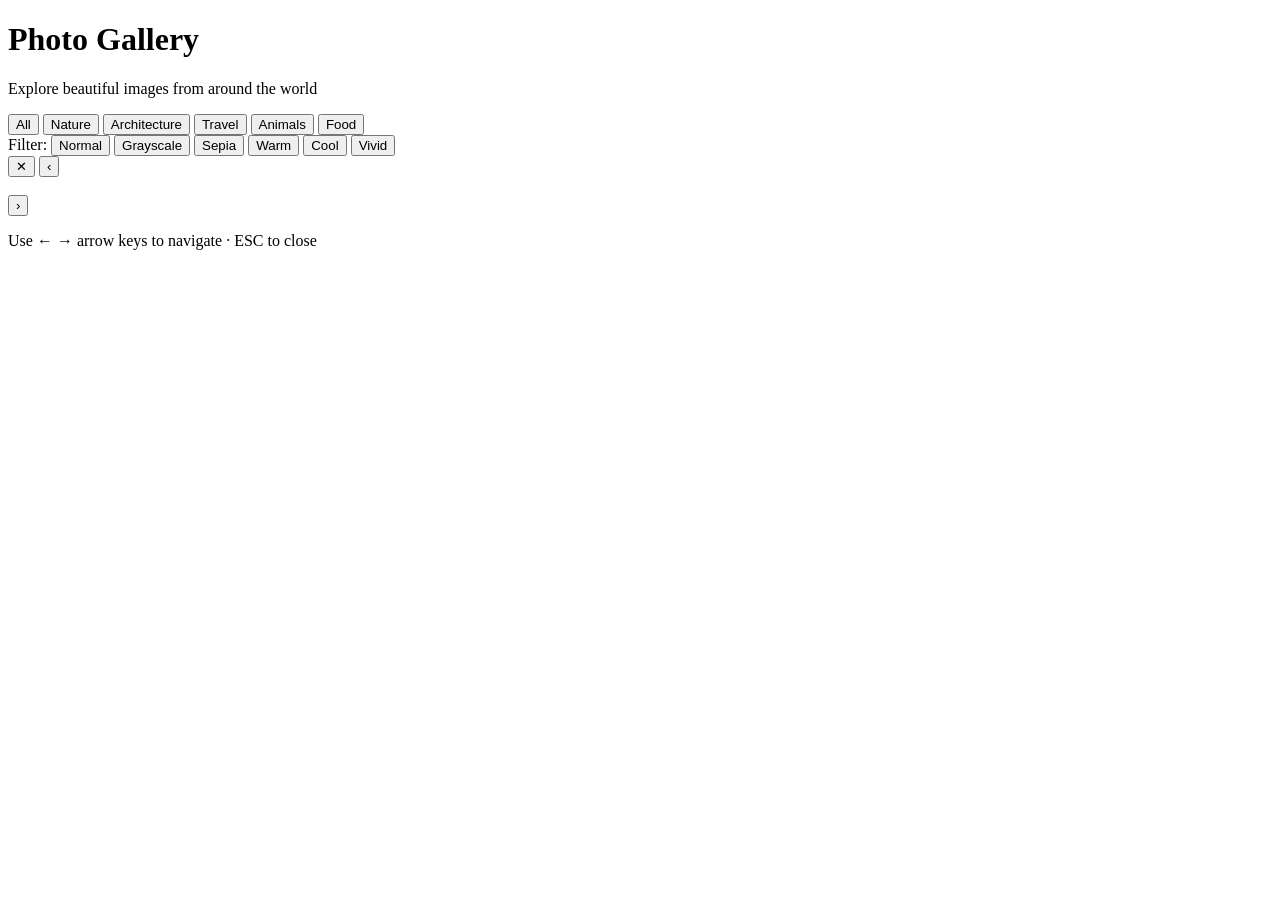
==== Task1_ImageGallery/index.html @ fbc21679 "Create index.html" ====
<!DOCTYPE html>
<html lang="en">
<head>
  <meta charset="UTF-8"/>
  <meta name="viewport" content="width=device-width, initial-scale=1.0"/>
  <title>Image Gallery</title>
  <link href="https://fonts.googleapis.com/css2?family=Inter:wght@300;400;500;600;700&display=swap" rel="stylesheet"/>
  <link rel="stylesheet" href="style.css"/>
</head>
<body>

<div class="gallery-app">
  <header class="gallery-header">
    <h1 class="gallery-title">Photo Gallery</h1>
    <p class="gallery-subtitle">Explore beautiful images from around the world</p>
  </header>

  <section class="filter-section">
    <div class="category-bar" id="categoryBar">
      <button class="cat-btn active" data-cat="All">All</button>
      <button class="cat-btn" data-cat="Nature">Nature</button>
      <button class="cat-btn" data-cat="Architecture">Architecture</button>
      <button class="cat-btn" data-cat="Travel">Travel</button>
      <button class="cat-btn" data-cat="Animals">Animals</button>
      <button class="cat-btn" data-cat="Food">Food</button>
    </div>
    <div class="filter-bar" id="filterBar">
      <span class="filter-label">Filter:</span>
      <button class="filter-btn active" data-filter="none">Normal</button>
      <button class="filter-btn" data-filter="grayscale(100%)">Grayscale</button>
      <button class="filter-btn" data-filter="sepia(80%)">Sepia</button>
      <button class="filter-btn" data-filter="saturate(150%) hue-rotate(-10deg)">Warm</button>
      <button class="filter-btn" data-filter="saturate(120%) hue-rotate(30deg)">Cool</button>
      <button class="filter-btn" data-filter="saturate(200%) contrast(110%)">Vivid</button>
    </div>
  </section>

  <div class="image-count" id="imageCount"></div>
  <main class="gallery-grid" id="galleryGrid"></main>
</div>

<!-- Lightbox -->
<div class="lightbox" id="lightbox">
  <button class="lb-close" id="lbClose">&#x2715;</button>
  <button class="lb-nav lb-prev" id="lbPrev">&#8249;</button>
  <div class="lb-content">
    <div class="lb-spinner" id="lbSpinner"></div>
    <img id="lbImg" class="lb-img" src="" alt=""/>
    <div class="lb-caption">
      <span class="lb-title" id="lbTitle"></span>
      <span class="lb-badge" id="lbBadge"></span>
    </div>
    <div class="lb-counter" id="lbCounter"></div>
  </div>
  <button class="lb-nav lb-next" id="lbNext">&#8250;</button>
</div>

<footer class="gallery-footer">
  <p>Use &#8592; &#8594; arrow keys to navigate &middot; ESC to close</p>
</footer>

<script src="script.js"></script>
</body>
</html>
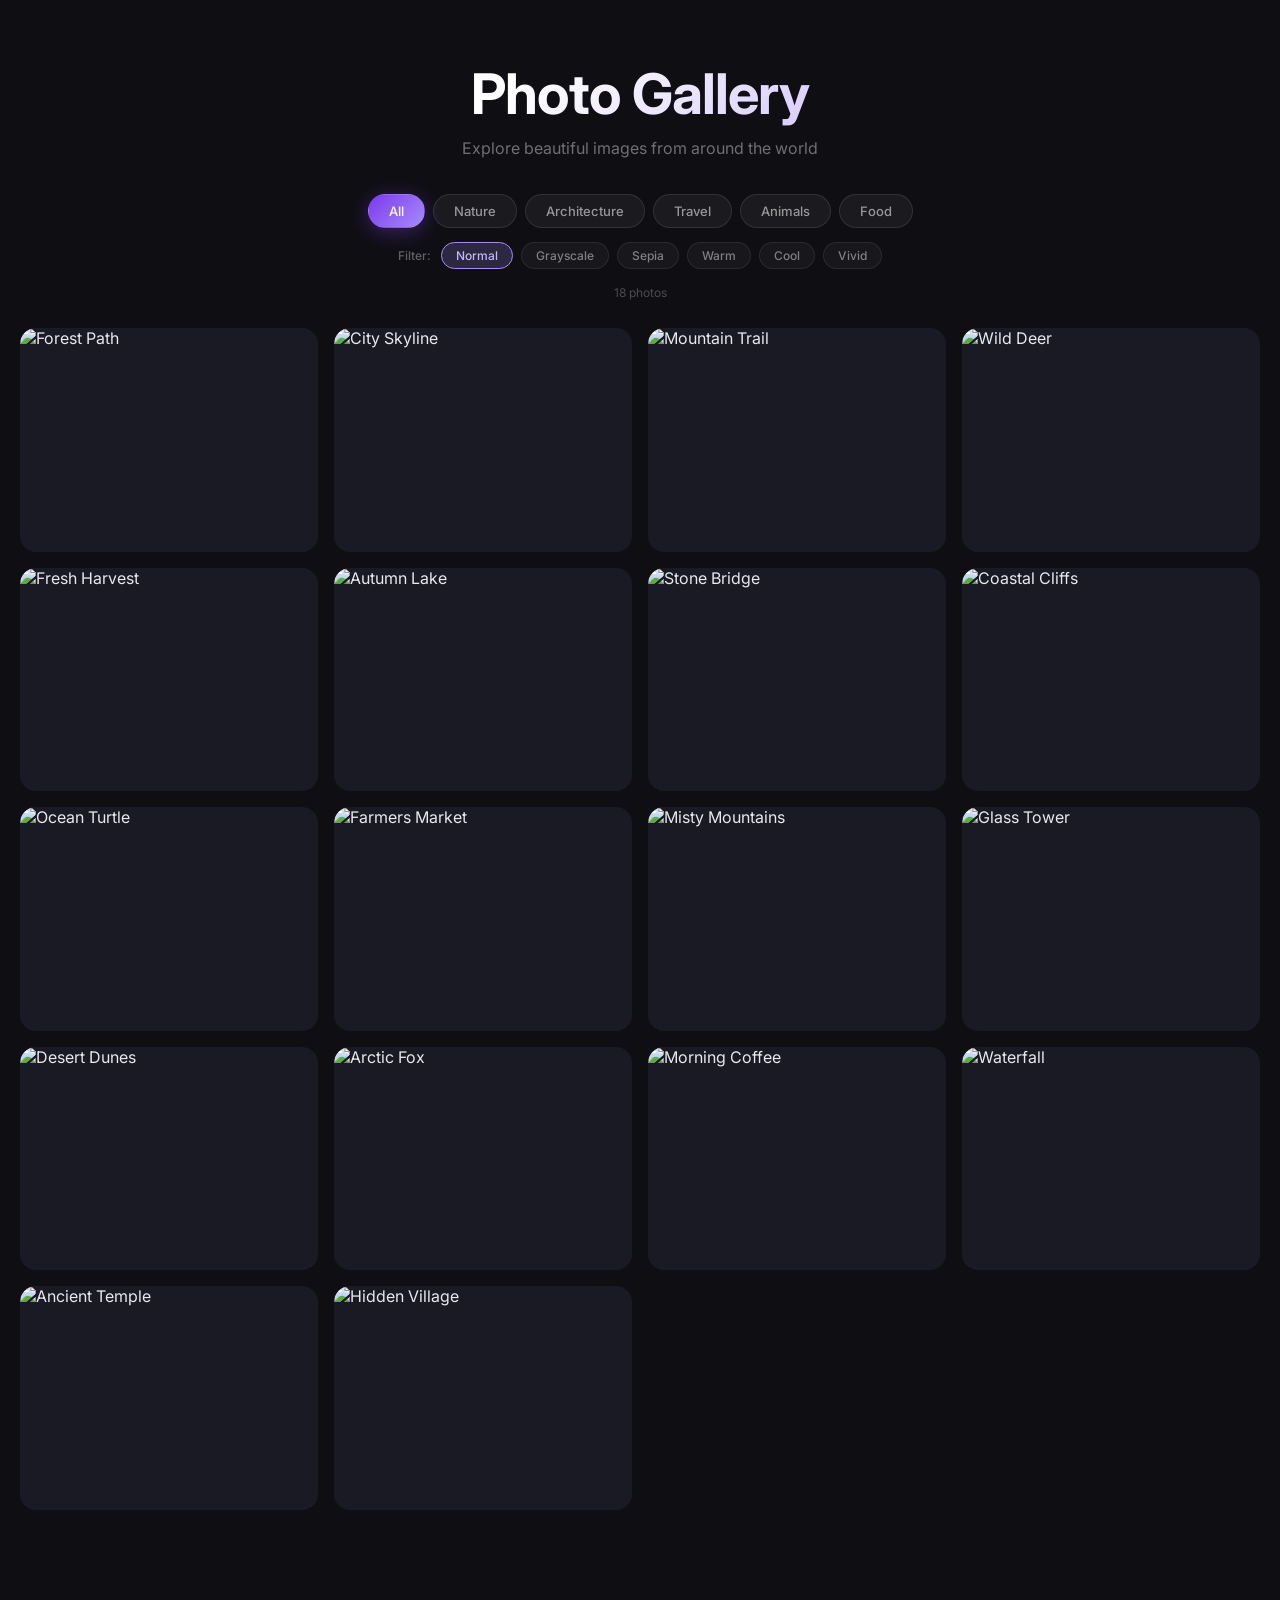
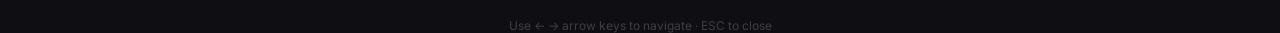
==== commit e838dc7e: "Update index.html" ====
--- a/Task1_ImageGallery/index.html
+++ b/Task1_ImageGallery/index.html
@@ -5,7 +5,176 @@
   <meta name="viewport" content="width=device-width, initial-scale=1.0"/>
   <title>Image Gallery</title>
   <link href="https://fonts.googleapis.com/css2?family=Inter:wght@300;400;500;600;700&display=swap" rel="stylesheet"/>
-  <link rel="stylesheet" href="style.css"/>
+  <style>
+    *, *::before, *::after { box-sizing: border-box; margin: 0; padding: 0; }
+
+    body {
+      font-family: 'Inter', sans-serif;
+      background: #0f0f13;
+      color: #e8e8f0;
+      min-height: 100vh;
+    }
+
+    .gallery-app { max-width: 1400px; margin: 0 auto; padding: 0 20px 60px; }
+
+    /* Header */
+    .gallery-header { text-align: center; padding: 60px 0 36px; }
+
+    .gallery-title {
+      font-size: clamp(2rem, 5vw, 3.5rem);
+      font-weight: 700;
+      letter-spacing: -1px;
+      background: linear-gradient(135deg, #fff 40%, #a78bfa);
+      -webkit-background-clip: text;
+      -webkit-text-fill-color: transparent;
+      background-clip: text;
+    }
+
+    .gallery-subtitle { margin-top: 10px; font-size: 16px; color: rgba(255,255,255,0.4); }
+
+    /* Filter bars */
+    .filter-section { display: flex; flex-direction: column; align-items: center; gap: 14px; margin-bottom: 16px; }
+    .category-bar, .filter-bar { display: flex; flex-wrap: wrap; justify-content: center; gap: 8px; }
+    .filter-bar { align-items: center; }
+    .filter-label { font-size: 12px; color: rgba(255,255,255,0.35); font-weight: 500; margin-right: 2px; }
+
+    .cat-btn {
+      padding: 8px 20px; border-radius: 100px;
+      border: 1px solid rgba(255,255,255,0.1);
+      background: rgba(255,255,255,0.05);
+      color: rgba(255,255,255,0.55);
+      font-size: 13px; font-weight: 500; font-family: 'Inter', sans-serif;
+      cursor: pointer; transition: all 0.2s ease;
+    }
+    .cat-btn:hover { background: rgba(167,139,250,0.15); border-color: rgba(167,139,250,0.4); color: #c4b5fd; }
+    .cat-btn.active {
+      background: linear-gradient(135deg, #7c3aed, #a78bfa);
+      border-color: transparent; color: #fff;
+      box-shadow: 0 4px 20px rgba(124,58,237,0.4);
+    }
+
+    .filter-btn {
+      padding: 5px 14px; border-radius: 100px;
+      border: 1px solid rgba(255,255,255,0.08);
+      background: rgba(255,255,255,0.04);
+      color: rgba(255,255,255,0.45);
+      font-size: 12px; font-weight: 500; font-family: 'Inter', sans-serif;
+      cursor: pointer; transition: all 0.2s ease;
+    }
+    .filter-btn:hover { background: rgba(255,255,255,0.1); color: rgba(255,255,255,0.8); }
+    .filter-btn.active { background: rgba(167,139,250,0.2); border-color: #a78bfa; color: #c4b5fd; }
+
+    .image-count { text-align: center; font-size: 12px; color: rgba(255,255,255,0.25); margin-bottom: 28px; }
+
+    /* Grid */
+    .gallery-grid { display: grid; grid-template-columns: repeat(auto-fill, minmax(280px, 1fr)); gap: 16px; }
+
+    .gallery-card { border-radius: 16px; overflow: hidden; cursor: pointer; position: relative; aspect-ratio: 4/3; background: #1a1a24; }
+    .card-img-wrap { width: 100%; height: 100%; position: relative; overflow: hidden; }
+    .card-img { width: 100%; height: 100%; object-fit: cover; display: block; transition: transform 0.5s cubic-bezier(0.25,0.46,0.45,0.94), filter 0.3s ease; }
+    .gallery-card:hover .card-img { transform: scale(1.08); }
+
+    .card-overlay {
+      position: absolute; inset: 0;
+      background: linear-gradient(to top, rgba(0,0,0,0.82) 0%, rgba(0,0,0,0.3) 50%, transparent 100%);
+      display: flex; flex-direction: column; justify-content: flex-end;
+      align-items: flex-start; padding: 18px;
+      opacity: 0; transition: opacity 0.3s ease;
+    }
+    .gallery-card:hover .card-overlay { opacity: 1; }
+
+    .card-zoom {
+      position: absolute; top: 50%; left: 50%;
+      transform: translate(-50%,-50%) scale(0.7);
+      font-size: 28px; opacity: 0; color: #fff;
+      transition: transform 0.3s ease, opacity 0.3s ease;
+    }
+    .gallery-card:hover .card-zoom { transform: translate(-50%,-50%) scale(1); opacity: 0.9; }
+
+    .card-title { font-size: 15px; font-weight: 600; color: #fff; margin-bottom: 4px; transform: translateY(6px); transition: transform 0.3s ease; }
+    .gallery-card:hover .card-title { transform: translateY(0); }
+
+    .card-category {
+      font-size: 11px; font-weight: 500; color: #c4b5fd; text-transform: uppercase;
+      letter-spacing: 1px; background: rgba(124,58,237,0.35); padding: 3px 10px;
+      border-radius: 100px; transform: translateY(6px); transition: transform 0.3s ease 0.04s;
+    }
+    .gallery-card:hover .card-category { transform: translateY(0); }
+
+    /* Lightbox */
+    .lightbox {
+      display: none; position: fixed; inset: 0; z-index: 9999;
+      background: rgba(0,0,0,0.92); backdrop-filter: blur(12px);
+      align-items: center; justify-content: center;
+    }
+    .lightbox.open { display: flex; animation: lb-fade 0.2s ease; }
+    @keyframes lb-fade { from { opacity:0; } to { opacity:1; } }
+
+    .lb-content {
+      position: relative; max-width: min(900px, 90vw); max-height: 90vh;
+      display: flex; flex-direction: column; align-items: center;
+      animation: lb-scale 0.25s cubic-bezier(0.34,1.56,0.64,1);
+    }
+    @keyframes lb-scale { from { transform:scale(0.88); opacity:0; } to { transform:scale(1); opacity:1; } }
+
+    .lb-img {
+      max-width: 100%; max-height: 75vh; object-fit: contain;
+      border-radius: 12px; display: block;
+      opacity: 0; transition: opacity 0.35s ease, filter 0.3s ease;
+      box-shadow: 0 32px 80px rgba(0,0,0,0.8);
+    }
+    .lb-img.loaded { opacity: 1; }
+
+    .lb-spinner {
+      width: 40px; height: 40px;
+      border: 3px solid rgba(255,255,255,0.15); border-top-color: #a78bfa;
+      border-radius: 50%; animation: spin 0.8s linear infinite;
+      position: absolute; top: 50%; left: 50%; transform: translate(-50%,-50%);
+    }
+    @keyframes spin { to { transform: translate(-50%,-50%) rotate(360deg); } }
+
+    .lb-caption { margin-top: 16px; display: flex; align-items: center; gap: 12px; }
+    .lb-title { font-size: 18px; font-weight: 600; color: #fff; }
+    .lb-badge {
+      font-size: 11px; font-weight: 600; color: #c4b5fd;
+      background: rgba(124,58,237,0.3); border: 1px solid rgba(167,139,250,0.3);
+      padding: 3px 12px; border-radius: 100px; text-transform: uppercase; letter-spacing: 1px;
+    }
+    .lb-counter { font-size: 12px; color: rgba(255,255,255,0.3); margin-top: 8px; }
+
+    .lb-nav {
+      position: fixed; top: 50%; transform: translateY(-50%);
+      width: 52px; height: 52px; border-radius: 50%;
+      border: 1px solid rgba(255,255,255,0.12); background: rgba(255,255,255,0.08);
+      color: #fff; font-size: 28px; cursor: pointer;
+      display: flex; align-items: center; justify-content: center;
+      transition: background 0.2s ease, transform 0.2s ease;
+      z-index: 10000; backdrop-filter: blur(4px);
+    }
+    .lb-nav:hover { background: rgba(124,58,237,0.5); border-color: #a78bfa; transform: translateY(-50%) scale(1.08); }
+    .lb-prev { left: clamp(12px,3vw,40px); }
+    .lb-next { right: clamp(12px,3vw,40px); }
+
+    .lb-close {
+      position: fixed; top: 20px; right: 20px;
+      width: 44px; height: 44px; border-radius: 50%;
+      border: 1px solid rgba(255,255,255,0.15); background: rgba(255,255,255,0.08);
+      color: #fff; font-size: 18px; cursor: pointer;
+      display: flex; align-items: center; justify-content: center;
+      transition: background 0.2s ease; z-index: 10001;
+    }
+    .lb-close:hover { background: rgba(239,68,68,0.5); border-color: #f87171; }
+
+    /* Footer */
+    .gallery-footer { text-align: center; padding-top: 48px; font-size: 12px; color: rgba(255,255,255,0.2); }
+
+    /* Responsive */
+    @media (max-width: 640px) {
+      .gallery-grid { grid-template-columns: repeat(auto-fill, minmax(160px,1fr)); gap: 10px; }
+      .lb-nav { width: 40px; height: 40px; font-size: 22px; }
+    }
+    @media (max-width: 400px) { .gallery-grid { grid-template-columns: 1fr 1fr; gap: 8px; } }
+  </style>
 </head>
 <body>
 
@@ -59,6 +228,147 @@
   <p>Use &#8592; &#8594; arrow keys to navigate &middot; ESC to close</p>
 </footer>
 
-<script src="script.js"></script>
+<script>
+  // ── Image Data ───────────────────────────────────────────────────────────────
+  const images = [
+    { src:"https://picsum.photos/seed/nature1/800/600",  thumb:"https://picsum.photos/seed/nature1/400/300",  title:"Forest Path",     category:"Nature" },
+    { src:"https://picsum.photos/seed/arch1/800/600",   thumb:"https://picsum.photos/seed/arch1/400/300",   title:"City Skyline",    category:"Architecture" },
+    { src:"https://picsum.photos/seed/travel1/800/600", thumb:"https://picsum.photos/seed/travel1/400/300", title:"Mountain Trail",  category:"Travel" },
+    { src:"https://picsum.photos/seed/animal1/800/600", thumb:"https://picsum.photos/seed/animal1/400/300", title:"Wild Deer",       category:"Animals" },
+    { src:"https://picsum.photos/seed/food1/800/600",   thumb:"https://picsum.photos/seed/food1/400/300",   title:"Fresh Harvest",   category:"Food" },
+    { src:"https://picsum.photos/seed/nature2/800/600", thumb:"https://picsum.photos/seed/nature2/400/300", title:"Autumn Lake",     category:"Nature" },
+    { src:"https://picsum.photos/seed/arch2/800/600",   thumb:"https://picsum.photos/seed/arch2/400/300",   title:"Stone Bridge",    category:"Architecture" },
+    { src:"https://picsum.photos/seed/travel2/800/600", thumb:"https://picsum.photos/seed/travel2/400/300", title:"Coastal Cliffs",  category:"Travel" },
+    { src:"https://picsum.photos/seed/animal2/800/600", thumb:"https://picsum.photos/seed/animal2/400/300", title:"Ocean Turtle",    category:"Animals" },
+    { src:"https://picsum.photos/seed/food2/800/600",   thumb:"https://picsum.photos/seed/food2/400/300",   title:"Farmers Market",  category:"Food" },
+    { src:"https://picsum.photos/seed/nature3/800/600", thumb:"https://picsum.photos/seed/nature3/400/300", title:"Misty Mountains", category:"Nature" },
+    { src:"https://picsum.photos/seed/arch3/800/600",   thumb:"https://picsum.photos/seed/arch3/400/300",   title:"Glass Tower",     category:"Architecture" },
+    { src:"https://picsum.photos/seed/travel3/800/600", thumb:"https://picsum.photos/seed/travel3/400/300", title:"Desert Dunes",    category:"Travel" },
+    { src:"https://picsum.photos/seed/animal3/800/600", thumb:"https://picsum.photos/seed/animal3/400/300", title:"Arctic Fox",      category:"Animals" },
+    { src:"https://picsum.photos/seed/food3/800/600",   thumb:"https://picsum.photos/seed/food3/400/300",   title:"Morning Coffee",  category:"Food" },
+    { src:"https://picsum.photos/seed/nature4/800/600", thumb:"https://picsum.photos/seed/nature4/400/300", title:"Waterfall",       category:"Nature" },
+    { src:"https://picsum.photos/seed/arch4/800/600",   thumb:"https://picsum.photos/seed/arch4/400/300",   title:"Ancient Temple",  category:"Architecture" },
+    { src:"https://picsum.photos/seed/travel4/800/600", thumb:"https://picsum.photos/seed/travel4/400/300", title:"Hidden Village",  category:"Travel" },
+  ];
+
+  // ── State ────────────────────────────────────────────────────────────────────
+  let activeCategory  = "All";
+  let activeCSSFilter = "none";
+  let lightboxIndex   = -1;
+  let filtered        = [];
+
+  // ── DOM refs ─────────────────────────────────────────────────────────────────
+  const grid      = document.getElementById("galleryGrid");
+  const countEl   = document.getElementById("imageCount");
+  const lightbox  = document.getElementById("lightbox");
+  const lbImg     = document.getElementById("lbImg");
+  const lbSpinner = document.getElementById("lbSpinner");
+  const lbTitle   = document.getElementById("lbTitle");
+  const lbBadge   = document.getElementById("lbBadge");
+  const lbCounter = document.getElementById("lbCounter");
+
+  // ── Render grid ──────────────────────────────────────────────────────────────
+  function renderGrid() {
+    filtered = activeCategory === "All"
+      ? images
+      : images.filter(img => img.category === activeCategory);
+
+    countEl.textContent = filtered.length + " photo" + (filtered.length !== 1 ? "s" : "");
+    grid.innerHTML = "";
+
+    filtered.forEach((img, idx) => {
+      const card = document.createElement("div");
+      card.className = "gallery-card";
+      card.innerHTML = `
+        <div class="card-img-wrap">
+          <img class="card-img" src="${img.thumb}" alt="${img.title}" loading="lazy"
+               style="filter:${activeCSSFilter}"/>
+          <div class="card-overlay">
+            <span class="card-zoom">&#x26F6;</span>
+            <p class="card-title">${img.title}</p>
+            <span class="card-category">${img.category}</span>
+          </div>
+        </div>`;
+      card.addEventListener("click", () => openLightbox(idx));
+      grid.appendChild(card);
+    });
+  }
+
+  // ── Lightbox ─────────────────────────────────────────────────────────────────
+  function openLightbox(idx) {
+    lightboxIndex = idx;
+    lightbox.classList.add("open");
+    document.body.style.overflow = "hidden";
+    loadLightboxImage();
+  }
+
+  function closeLightbox() {
+    lightbox.classList.remove("open");
+    document.body.style.overflow = "";
+    lightboxIndex = -1;
+  }
+
+  function loadLightboxImage() {
+    const img = filtered[lightboxIndex];
+    lbImg.classList.remove("loaded");
+    lbSpinner.style.display = "block";
+    lbTitle.textContent   = img.title;
+    lbBadge.textContent   = img.category;
+    lbCounter.textContent = (lightboxIndex + 1) + " / " + filtered.length;
+    lbImg.style.filter    = activeCSSFilter;
+
+    const tmp = new Image();
+    tmp.onload = () => { lbImg.src = img.src; lbImg.classList.add("loaded"); lbSpinner.style.display = "none"; };
+    tmp.src = img.src;
+  }
+
+  function goNext() {
+    if (lightboxIndex === -1) return;
+    lightboxIndex = (lightboxIndex + 1) % filtered.length;
+    loadLightboxImage();
+  }
+
+  function goPrev() {
+    if (lightboxIndex === -1) return;
+    lightboxIndex = (lightboxIndex - 1 + filtered.length) % filtered.length;
+    loadLightboxImage();
+  }
+
+  // ── Events ───────────────────────────────────────────────────────────────────
+  document.getElementById("categoryBar").addEventListener("click", e => {
+    const btn = e.target.closest(".cat-btn");
+    if (!btn) return;
+    document.querySelectorAll(".cat-btn").forEach(b => b.classList.remove("active"));
+    btn.classList.add("active");
+    activeCategory = btn.dataset.cat;
+    renderGrid();
+  });
+
+  document.getElementById("filterBar").addEventListener("click", e => {
+    const btn = e.target.closest(".filter-btn");
+    if (!btn) return;
+    document.querySelectorAll(".filter-btn").forEach(b => b.classList.remove("active"));
+    btn.classList.add("active");
+    activeCSSFilter = btn.dataset.filter;
+    document.querySelectorAll(".card-img").forEach(img => img.style.filter = activeCSSFilter);
+    if (lightboxIndex !== -1) lbImg.style.filter = activeCSSFilter;
+  });
+
+  document.getElementById("lbClose").addEventListener("click", closeLightbox);
+  document.getElementById("lbPrev").addEventListener("click", e => { e.stopPropagation(); goPrev(); });
+  document.getElementById("lbNext").addEventListener("click", e => { e.stopPropagation(); goNext(); });
+  lightbox.addEventListener("click", e => { if (e.target === lightbox) closeLightbox(); });
+
+  document.addEventListener("keydown", e => {
+    if (lightboxIndex === -1) return;
+    if (e.key === "ArrowRight") goNext();
+    if (e.key === "ArrowLeft")  goPrev();
+    if (e.key === "Escape")     closeLightbox();
+  });
+
+  // ── Init ─────────────────────────────────────────────────────────────────────
+  renderGrid();
+</script>
+
 </body>
 </html>
